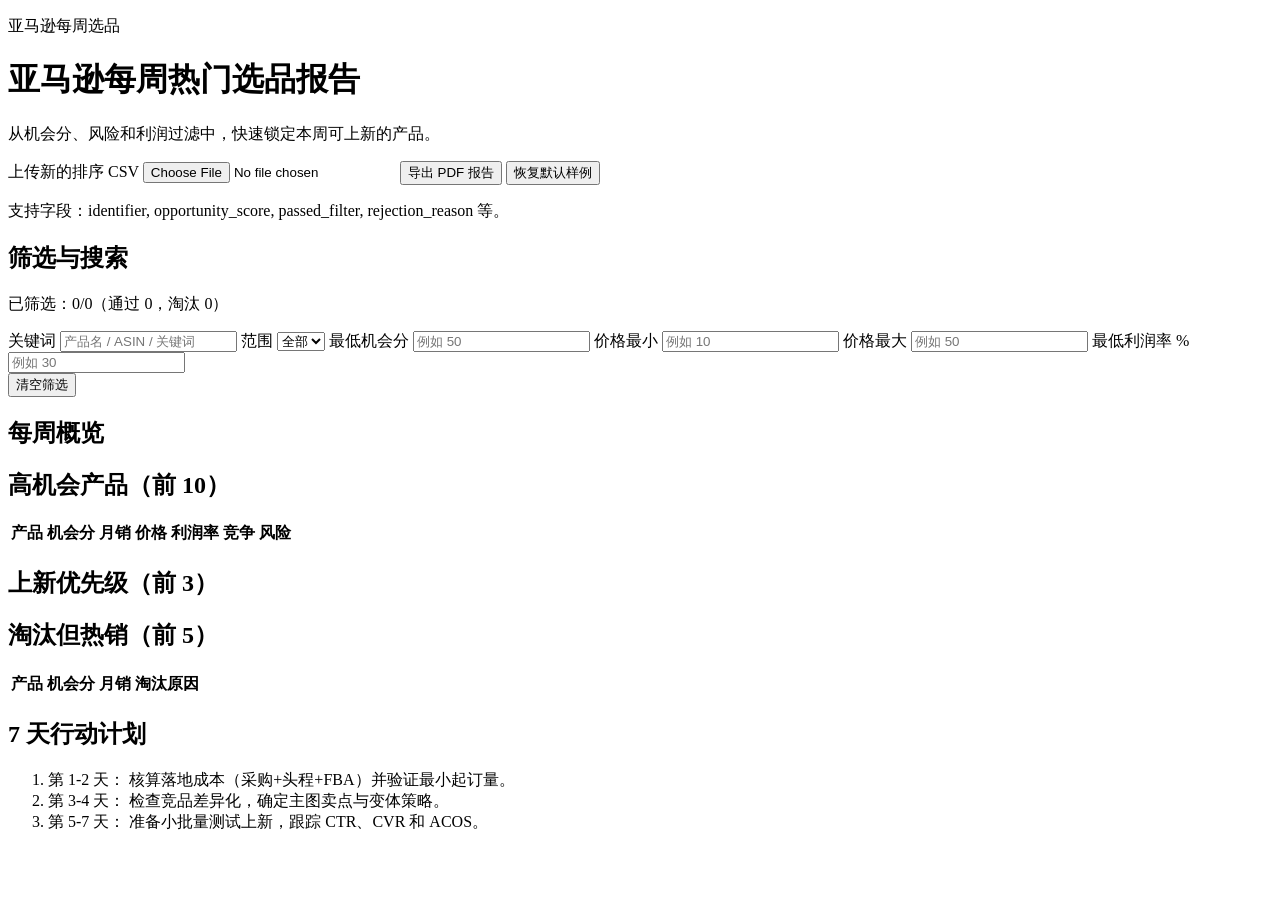
==== index.html @ a53c0c99 "Deploy report-site (index.html)" ====
﻿<!doctype html>
<html lang="zh-CN">
<head>
  <meta charset="UTF-8" />
  <meta name="viewport" content="width=device-width, initial-scale=1.0" />
  <title>亚马逊每周热门选品报告</title>
  <link rel="stylesheet" href="./styles.css" />
</head>
<body>
  <div class="bg-orb orb-a"></div>
  <div class="bg-orb orb-b"></div>

  <main class="container">
    <header class="hero">
      <p class="eyebrow">亚马逊每周选品</p>
      <h1>亚马逊每周热门选品报告</h1>
      <p class="subtitle">从机会分、风险和利润过滤中，快速锁定本周可上新的产品。</p>
      <div class="actions">
        <label class="btn" for="csvInput">上传新的排序 CSV</label>
        <input id="csvInput" type="file" accept=".csv,text/csv" />
        <button id="exportPdfBtn" class="btn" type="button">导出 PDF 报告</button>
        <button id="resetBtn" class="btn ghost" type="button">恢复默认样例</button>
      </div>
      <p class="hint">支持字段：identifier, opportunity_score, passed_filter, rejection_reason 等。</p>
    </header>

    <section class="panel" id="filtersPanel">
      <div class="panel-head">
        <h2>筛选与搜索</h2>
        <p id="filteredCount" class="panel-meta">已筛选：0/0（通过 0，淘汰 0）</p>
      </div>
      <div class="filters">
        <label class="field">
          <span>关键词</span>
          <input id="searchInput" type="search" placeholder="产品名 / ASIN / 关键词" />
        </label>

        <label class="field">
          <span>范围</span>
          <select id="scopeSelect">
            <option value="all">全部</option>
            <option value="passed">通过</option>
            <option value="rejected">淘汰</option>
          </select>
        </label>

        <label class="field">
          <span>最低机会分</span>
          <input id="minOppInput" type="number" step="0.01" min="0" placeholder="例如 50" />
        </label>

        <label class="field">
          <span>价格最小</span>
          <input id="priceMinInput" type="number" step="0.01" min="0" placeholder="例如 10" />
        </label>

        <label class="field">
          <span>价格最大</span>
          <input id="priceMaxInput" type="number" step="0.01" min="0" placeholder="例如 50" />
        </label>

        <label class="field">
          <span>最低利润率 %</span>
          <input id="minMarginInput" type="number" step="0.1" min="0" placeholder="例如 30" />
        </label>

        <div class="filter-actions">
          <button id="clearFiltersBtn" class="btn ghost" type="button">清空筛选</button>
        </div>
      </div>
    </section>

    <section class="panel" id="snapshotPanel">
      <h2>每周概览</h2>
      <div id="snapshotGrid" class="snapshot-grid"></div>
    </section>

    <section class="panel">
      <h2>高机会产品（前 10）</h2>
      <div class="table-wrap">
        <table id="topTable">
          <thead>
            <tr>
              <th>产品</th>
              <th class="sortable" data-sort="opportunity_score">机会分</th>
              <th class="sortable" data-sort="monthly_sales">月销</th>
              <th class="sortable" data-sort="price">价格</th>
              <th class="sortable" data-sort="est_margin_pct">利润率</th>
              <th class="sortable" data-sort="review_count">竞争</th>
              <th>风险</th>
            </tr>
          </thead>
          <tbody id="topBody"></tbody>
        </table>
      </div>
    </section>

    <section class="panel">
      <h2>上新优先级（前 3）</h2>
      <div id="priorityCards" class="card-grid"></div>
    </section>

    <section class="panel">
      <h2>淘汰但热销（前 5）</h2>
      <div class="table-wrap">
        <table>
          <thead>
            <tr>
              <th>产品</th>
              <th>机会分</th>
              <th>月销</th>
              <th>淘汰原因</th>
            </tr>
          </thead>
          <tbody id="rejectedBody"></tbody>
        </table>
      </div>
    </section>

    <section class="panel">
      <h2>7 天行动计划</h2>
      <ol class="plan-list">
        <li>第 1-2 天： 核算落地成本（采购+头程+FBA）并验证最小起订量。</li>
        <li>第 3-4 天： 检查竞品差异化，确定主图卖点与变体策略。</li>
        <li>第 5-7 天： 准备小批量测试上新，跟踪 CTR、CVR 和 ACOS。</li>
      </ol>
    </section>
  </main>

  <script src="./app.js"></script>
</body>
</html>
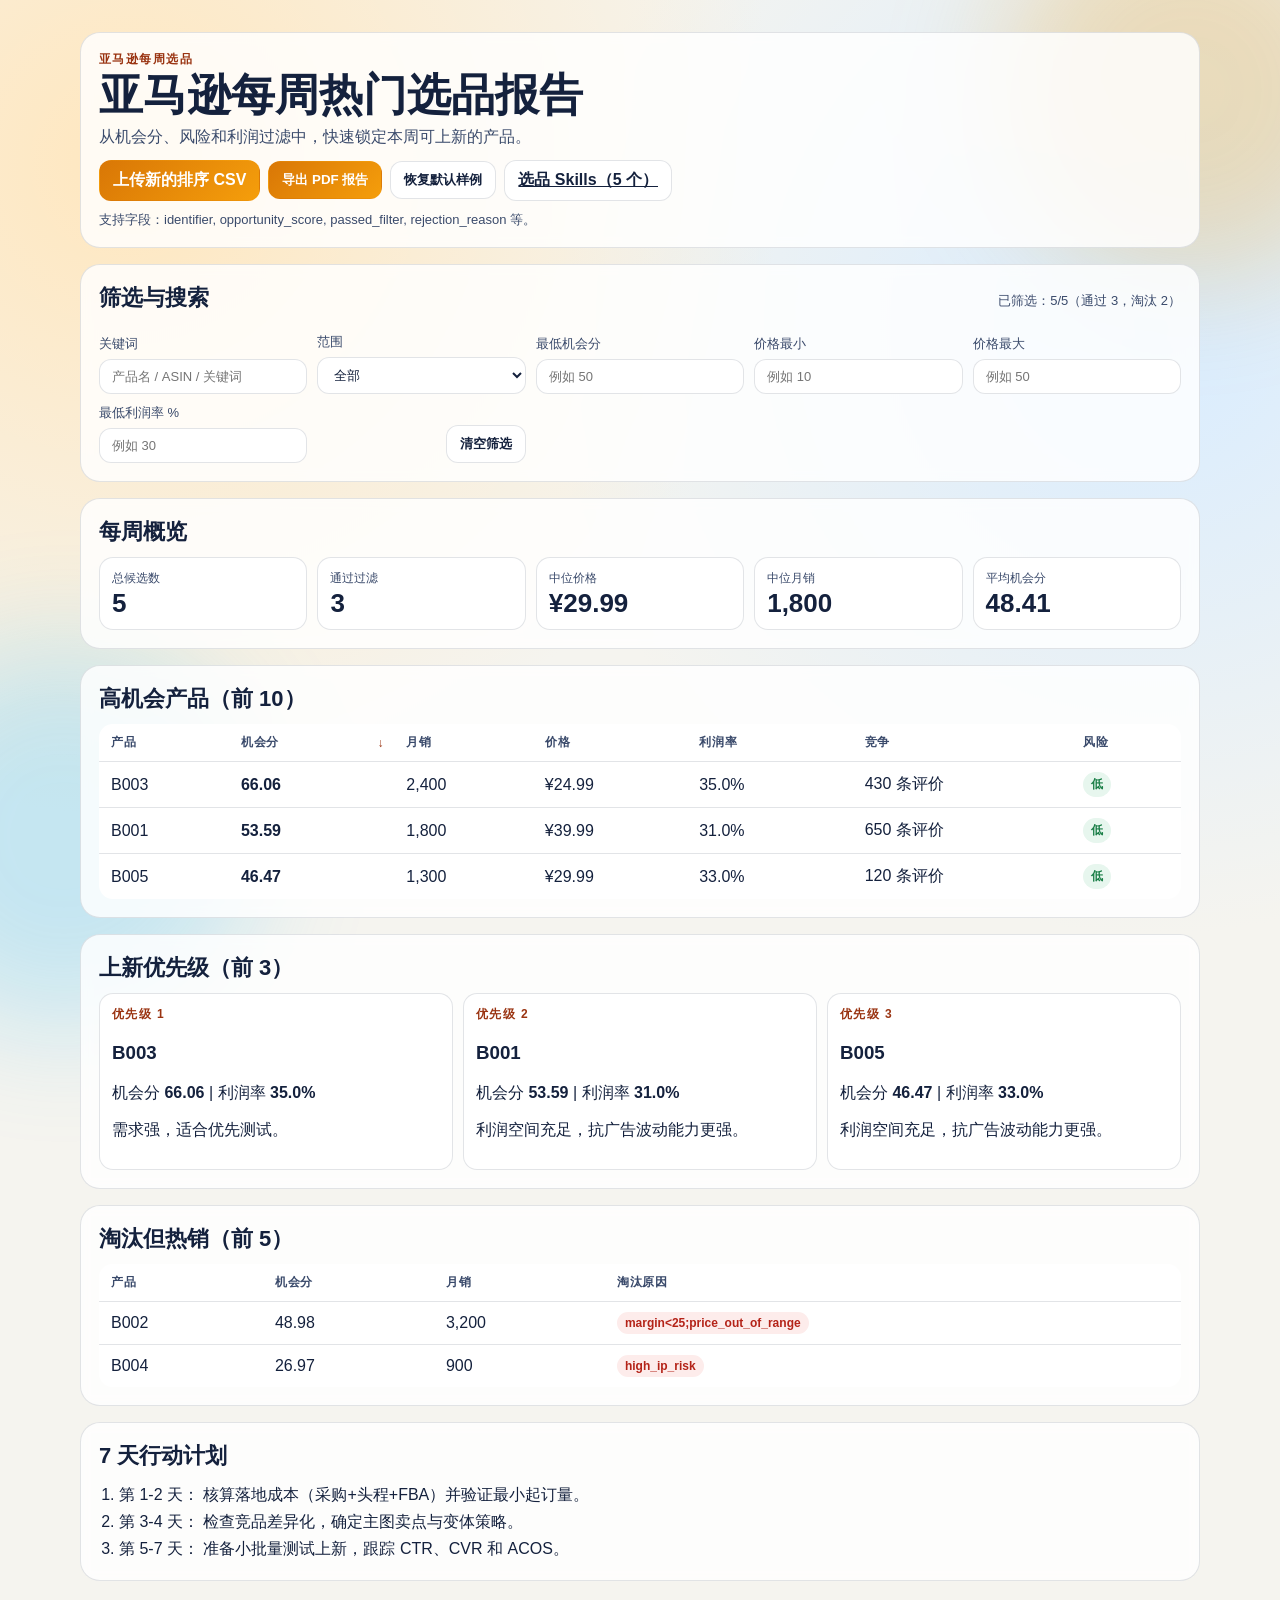
==== commit 7d374a2f: "Update index.html (skills page)" ====
--- a/index.html
+++ b/index.html
@@ -1,4 +1,4 @@
-﻿<!doctype html>
+<!doctype html>
 <html lang="zh-CN">
 <head>
   <meta charset="UTF-8" />
@@ -20,6 +20,7 @@
         <input id="csvInput" type="file" accept=".csv,text/csv" />
         <button id="exportPdfBtn" class="btn" type="button">导出 PDF 报告</button>
         <button id="resetBtn" class="btn ghost" type="button">恢复默认样例</button>
+        <a class="btn ghost" href="./skills/">选品 Skills（5 个）</a>
       </div>
       <p class="hint">支持字段：identifier, opportunity_score, passed_filter, rejection_reason 等。</p>
     </header>
@@ -129,4 +130,4 @@
 
   <script src="./app.js"></script>
 </body>
-</html>+</html>
--- a/styles.css
+++ b/styles.css
@@ -0,0 +1,274 @@
+﻿:root {
+  --bg: #f5f4ef;
+  --ink: #14213d;
+  --ink-soft: #3a4a6b;
+  --panel: rgba(255, 255, 255, 0.82);
+  --line: rgba(20, 33, 61, 0.12);
+  --brand: #d97706;
+  --brand-deep: #9a3412;
+  --ok: #1b7f48;
+  --bad: #b42318;
+}
+
+* { box-sizing: border-box; }
+body {
+  margin: 0;
+  font-family: "Bahnschrift", "Trebuchet MS", "Noto Sans SC", sans-serif;
+  color: var(--ink);
+  background:
+    radial-gradient(circle at 10% 10%, #ffe7bf 0%, transparent 35%),
+    radial-gradient(circle at 90% 20%, #d8ecff 0%, transparent 35%),
+    var(--bg);
+  min-height: 100vh;
+}
+
+.bg-orb {
+  position: fixed;
+  width: 30vmax;
+  height: 30vmax;
+  border-radius: 999px;
+  filter: blur(60px);
+  opacity: 0.25;
+  pointer-events: none;
+  animation: drift 9s ease-in-out infinite alternate;
+}
+
+.orb-a { background: #f59e0b; top: -8vmax; right: -8vmax; }
+.orb-b { background: #38bdf8; bottom: -10vmax; left: -10vmax; animation-delay: 1.2s; }
+
+@keyframes drift {
+  from { transform: translateY(0px) scale(1); }
+  to { transform: translateY(24px) scale(1.08); }
+}
+
+.container {
+  width: min(1120px, 92vw);
+  margin: 32px auto 48px;
+  display: grid;
+  gap: 16px;
+}
+
+.hero, .panel {
+  border: 1px solid var(--line);
+  border-radius: 20px;
+  padding: 18px;
+  background: var(--panel);
+  backdrop-filter: blur(6px);
+}
+
+.eyebrow {
+  margin: 0;
+  letter-spacing: 0.12em;
+  font-weight: 700;
+  color: var(--brand-deep);
+  font-size: 12px;
+}
+
+h1 { margin: 4px 0 8px; font-size: clamp(28px, 5vw, 44px); line-height: 1.06; }
+h2 { margin: 0 0 10px; font-size: 22px; }
+.subtitle { margin: 0 0 12px; color: var(--ink-soft); }
+.hint { margin: 10px 0 0; color: var(--ink-soft); font-size: 13px; }
+
+.actions {
+  display: flex;
+  flex-wrap: wrap;
+  gap: 8px;
+  align-items: center;
+}
+
+.btn {
+  display: inline-block;
+  padding: 9px 13px;
+  border-radius: 12px;
+  border: 1px solid transparent;
+  background: linear-gradient(135deg, var(--brand), #f59e0b);
+  color: #fff;
+  font-weight: 700;
+  cursor: pointer;
+}
+
+.btn.ghost {
+  background: #fff;
+  color: var(--ink);
+  border-color: var(--line);
+}
+
+#csvInput { display: none; }
+
+.panel-head {
+  display: flex;
+  align-items: baseline;
+  justify-content: space-between;
+  gap: 12px;
+  flex-wrap: wrap;
+}
+
+.panel-meta {
+  margin: 0;
+  font-size: 13px;
+  color: var(--ink-soft);
+}
+
+.filters {
+  margin-top: 10px;
+  display: grid;
+  grid-template-columns: repeat(auto-fit, minmax(190px, 1fr));
+  gap: 10px;
+  align-items: end;
+}
+
+.field {
+  display: flex;
+  flex-direction: column;
+  gap: 6px;
+  font-size: 13px;
+  color: var(--ink-soft);
+}
+
+.field input,
+.field select {
+  width: 100%;
+  padding: 9px 12px;
+  border-radius: 12px;
+  border: 1px solid var(--line);
+  background: #fff;
+  color: var(--ink);
+  font: inherit;
+}
+
+.field input:focus,
+.field select:focus {
+  outline: none;
+  border-color: rgba(217, 119, 6, 0.55);
+  box-shadow: 0 0 0 3px rgba(217, 119, 6, 0.12);
+}
+
+.filter-actions {
+  display: flex;
+  gap: 8px;
+  justify-content: flex-end;
+}
+
+.snapshot-grid, .card-grid {
+  display: grid;
+  grid-template-columns: repeat(auto-fit, minmax(170px, 1fr));
+  gap: 10px;
+}
+
+.kpi, .card {
+  border: 1px solid var(--line);
+  border-radius: 14px;
+  padding: 12px;
+  background: #fff;
+}
+
+.kpi .label { font-size: 12px; color: var(--ink-soft); }
+.kpi .value { font-size: 26px; font-weight: 800; line-height: 1.1; margin-top: 2px; }
+
+.table-wrap { overflow-x: auto; }
+table { width: 100%; border-collapse: collapse; background: #fff; border-radius: 14px; overflow: hidden; }
+th, td { padding: 10px 12px; text-align: left; border-bottom: 1px solid var(--line); white-space: nowrap; }
+th { font-size: 12px; text-transform: uppercase; letter-spacing: 0.06em; color: var(--ink-soft); }
+tr:last-child td { border-bottom: none; }
+
+th.sortable {
+  cursor: pointer;
+  user-select: none;
+  position: relative;
+  padding-right: 28px;
+}
+
+th.sortable:hover {
+  background: rgba(217, 119, 6, 0.08);
+}
+
+th.sorted-asc::after,
+th.sorted-desc::after {
+  position: absolute;
+  right: 10px;
+  top: 50%;
+  transform: translateY(-50%);
+  color: var(--brand-deep);
+  font-size: 12px;
+}
+
+th.sorted-asc::after { content: "↑"; }
+th.sorted-desc::after { content: "↓"; }
+
+td.empty-row {
+  white-space: normal;
+  text-align: center;
+  color: var(--ink-soft);
+  font-size: 13px;
+  padding: 18px 12px;
+}
+
+.empty-block {
+  border: 1px dashed var(--line);
+  border-radius: 14px;
+  padding: 16px;
+  background: #fff;
+  color: var(--ink-soft);
+  text-align: center;
+}
+
+.tag {
+  font-size: 12px;
+  font-weight: 700;
+  border-radius: 999px;
+  padding: 4px 8px;
+  display: inline-block;
+}
+.tag.ok { color: var(--ok); background: #e7f6ee; }
+.tag.bad { color: var(--bad); background: #fdeceb; }
+
+.plan-list { margin: 0; padding-left: 20px; line-height: 1.7; }
+
+@media (max-width: 640px) {
+  .container { width: 94vw; margin-top: 20px; }
+  .hero, .panel { padding: 14px; border-radius: 16px; }
+  th, td { padding: 8px 10px; }
+}
+
+@media print {
+  body {
+    background: #fff !important;
+  }
+
+  .bg-orb,
+  .actions,
+  .hint,
+  #filtersPanel {
+    display: none !important;
+  }
+
+  .container {
+    width: 100%;
+    margin: 0;
+    gap: 10px;
+  }
+
+  .hero,
+  .panel,
+  .kpi,
+  .card,
+  table {
+    background: #fff !important;
+    box-shadow: none !important;
+    border-color: #ddd !important;
+    break-inside: avoid;
+  }
+
+  h1 {
+    font-size: 24px;
+  }
+
+  h2 {
+    font-size: 18px;
+  }
+
+  @page {
+    size: A4;
+    margin: 12mm;
+  }
+}
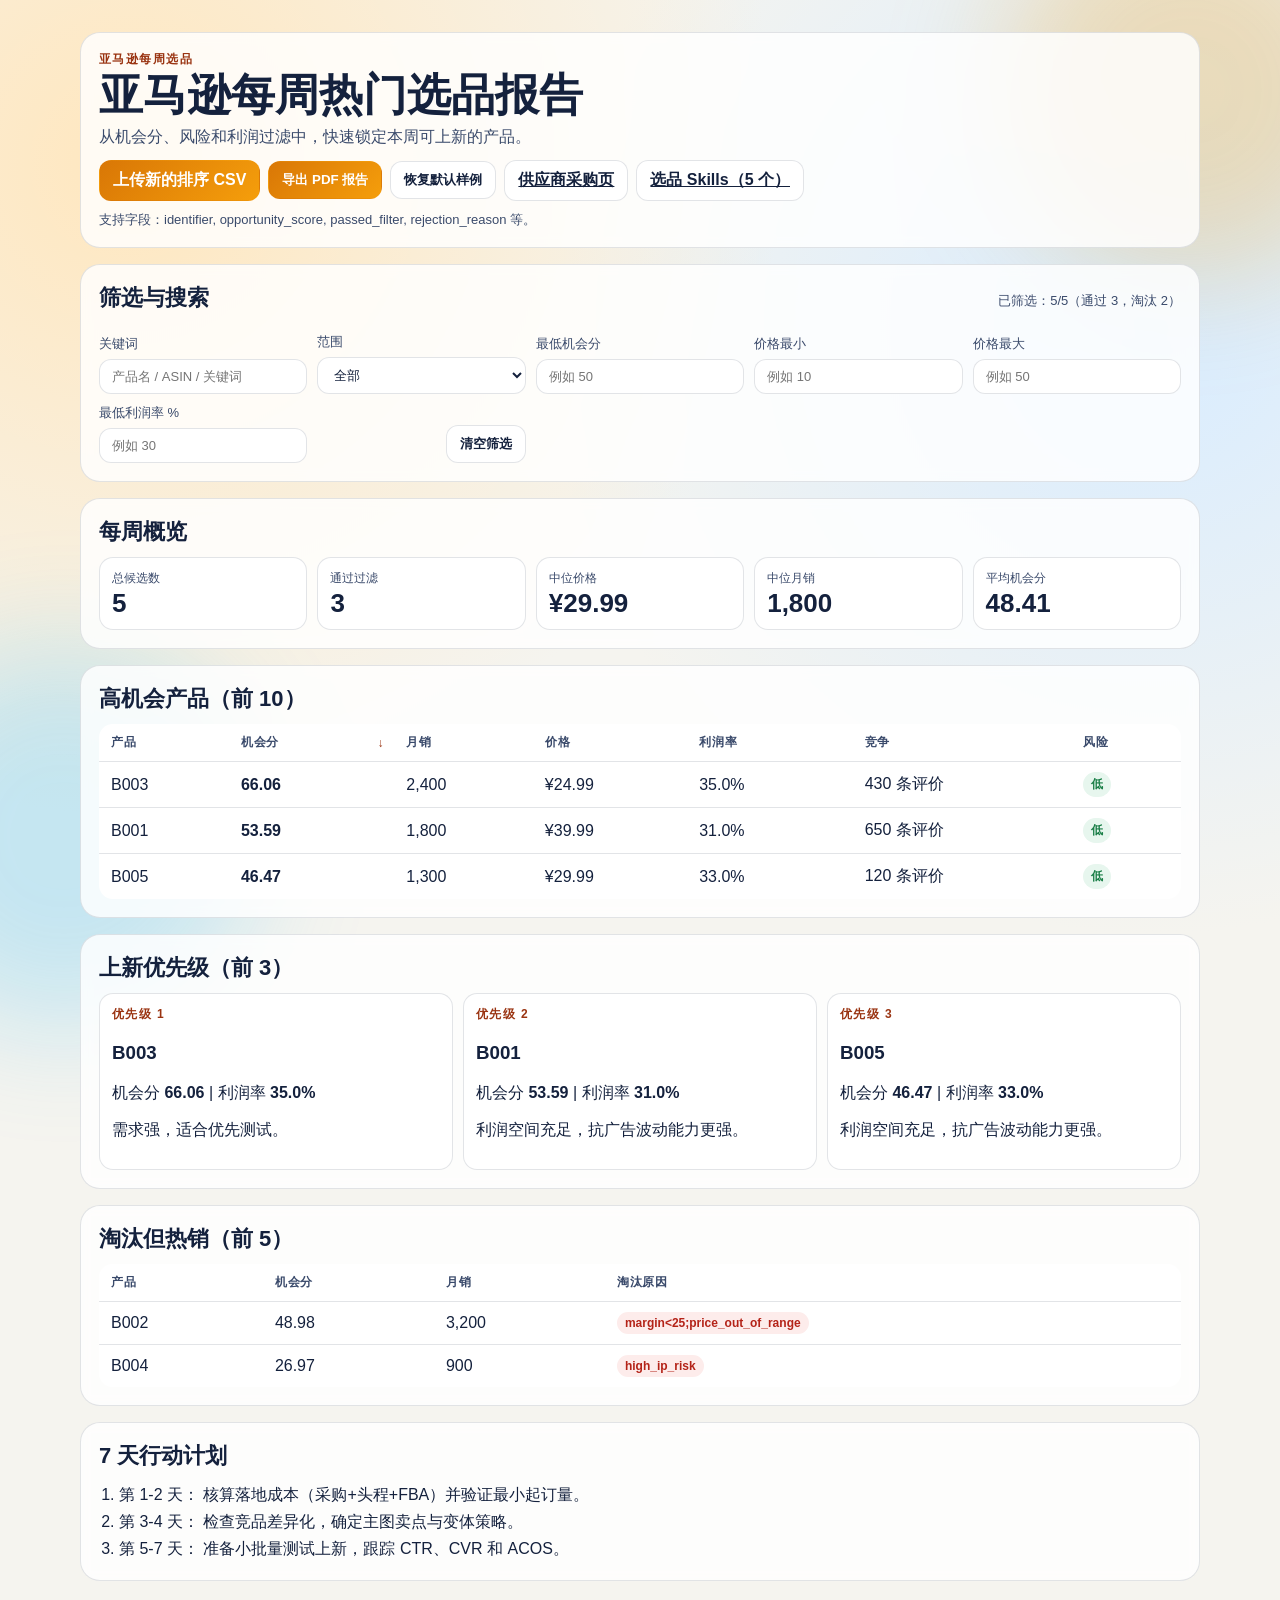
==== commit 474aa302: "Deploy site update: index.html" ====
--- a/index.html
+++ b/index.html
@@ -1,4 +1,4 @@
-<!doctype html>
+﻿<!doctype html>
 <html lang="zh-CN">
 <head>
   <meta charset="UTF-8" />
@@ -20,6 +20,7 @@
         <input id="csvInput" type="file" accept=".csv,text/csv" />
         <button id="exportPdfBtn" class="btn" type="button">导出 PDF 报告</button>
         <button id="resetBtn" class="btn ghost" type="button">恢复默认样例</button>
+        <a class="btn ghost" href="./procurement/">供应商采购页</a>
         <a class="btn ghost" href="./skills/">选品 Skills（5 个）</a>
       </div>
       <p class="hint">支持字段：identifier, opportunity_score, passed_filter, rejection_reason 等。</p>
